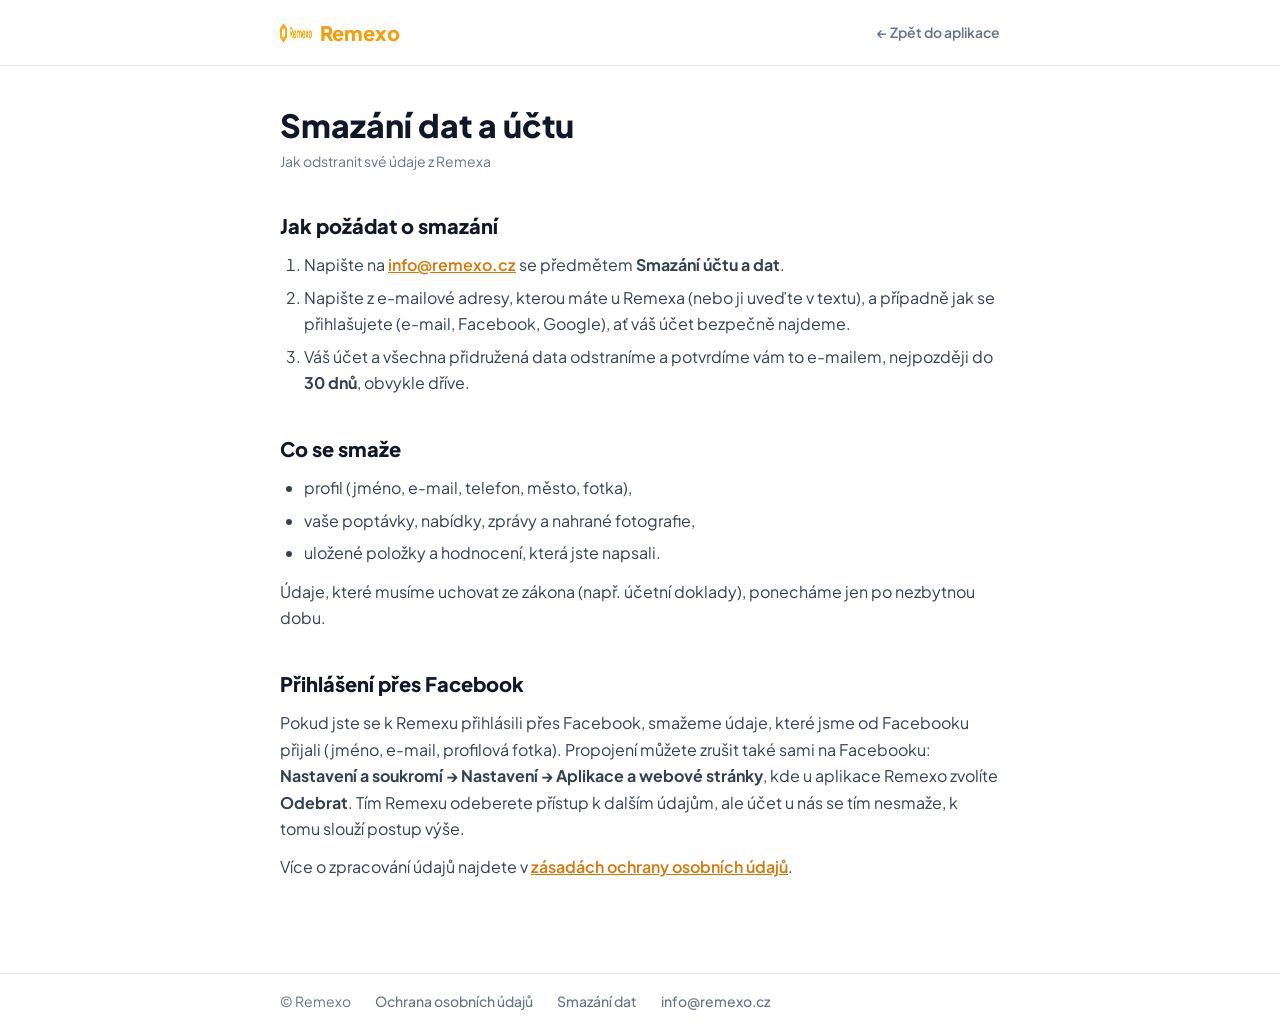
==== smazani-dat.html @ 17342037 "Create smazani-dat.html" ====
<!DOCTYPE html>
<html lang="cs">
<head>
<meta charset="UTF-8">
<meta name="viewport" content="width=device-width, initial-scale=1.0">
<title>Smazání dat | Remexo</title>
<meta name="description" content="Jak požádat o smazání účtu a osobních údajů z platformy Remexo, včetně údajů získaných přes přihlášení Facebookem.">
<meta name="robots" content="index, follow">
<meta name="theme-color" content="#f59e0b">
<link rel="canonical" href="https://app.remexo.cz/smazani-dat.html">
<link rel="icon" type="image/png" href="/logo.png">
<link href="https://fonts.googleapis.com/css2?family=Plus+Jakarta+Sans:wght@400;500;600;700;800&display=swap" rel="stylesheet">
<style>
:root{--bg:#fff;--fg:#334155;--h:#0f172a;--mut:#64748b;--line:#e2e8f0;--acc:#d97706}
@media (prefers-color-scheme:dark){:root{--bg:#0f172a;--fg:#cbd5e1;--h:#fff;--mut:#94a3b8;--line:#1e293b;--acc:#f59e0b}}
*{box-sizing:border-box}
body{margin:0;background:var(--bg);color:var(--fg);font:16px/1.65 'Plus Jakarta Sans',system-ui,-apple-system,sans-serif}
header,footer{border-color:var(--line);border-style:solid;border-width:0}
header{border-bottom-width:1px}footer{border-top-width:1px;margin-top:40px}
.w{max-width:760px;margin:0 auto;padding:16px 20px}
.top{display:flex;justify-content:space-between;align-items:center}
.logo{display:flex;align-items:center;gap:8px;font-weight:800;font-size:20px;color:#f59e0b;text-decoration:none}
.logo img{width:32px;height:32px}
.back{font-size:14px;font-weight:600;color:var(--mut);text-decoration:none}
main{max-width:760px;margin:0 auto;padding:40px 20px}
h1{color:var(--h);font-size:32px;font-weight:800;margin:0 0 6px;line-height:1.2}
h2{color:var(--h);font-size:20px;font-weight:800;margin:36px 0 10px}
.date{font-size:14px;color:var(--mut);margin:0 0 28px}
p{margin:0 0 12px}ul,ol{margin:0 0 12px;padding-left:24px}li{margin-bottom:6px}
a{color:var(--acc);font-weight:600}
footer .w{display:flex;flex-wrap:wrap;gap:8px 24px;font-size:14px;color:var(--mut)}
footer a{color:var(--mut);text-decoration:none;font-weight:500}
</style>
</head>
<body>
<header><div class="w top"><a class="logo" href="/"><img src="/logo.png" alt="">Remexo</a><a class="back" href="/">&larr; Zpět do aplikace</a></div></header>
<main>
<h1>Smazání dat a účtu</h1>
<p class="date">Jak odstranit své údaje z Remexa</p>

<h2>Jak požádat o smazání</h2>
<ol>
<li>Napište na <a href="mailto:info@remexo.cz?subject=Smaz%C3%A1n%C3%AD%20%C3%BA%C4%8Dtu%20a%20dat">info@remexo.cz</a> se předmětem <strong>Smazání účtu a dat</strong>.</li>
<li>Napište z e-mailové adresy, kterou máte u Remexa (nebo ji uveďte v textu), a případně jak se přihlašujete (e-mail, Facebook, Google), ať váš účet bezpečně najdeme.</li>
<li>Váš účet a všechna přidružená data odstraníme a potvrdíme vám to e-mailem, nejpozději do <strong>30 dnů</strong>, obvykle dříve.</li>
</ol>

<h2>Co se smaže</h2>
<ul>
<li>profil (jméno, e-mail, telefon, město, fotka),</li>
<li>vaše poptávky, nabídky, zprávy a nahrané fotografie,</li>
<li>uložené položky a hodnocení, která jste napsali.</li>
</ul>
<p>Údaje, které musíme uchovat ze zákona (např. účetní doklady), ponecháme jen po nezbytnou dobu.</p>

<h2>Přihlášení přes Facebook</h2>
<p>Pokud jste se k Remexu přihlásili přes Facebook, smažeme údaje, které jsme od Facebooku přijali (jméno, e-mail, profilová fotka). Propojení můžete zrušit také sami na Facebooku: <strong>Nastavení a soukromí &rarr; Nastavení &rarr; Aplikace a webové stránky</strong>, kde u aplikace Remexo zvolíte <strong>Odebrat</strong>. Tím Remexu odeberete přístup k dalším údajům, ale účet u nás se tím nesmaže, k tomu slouží postup výše.</p>
<p>Více o zpracování údajů najdete v <a href="/soukromi.html">zásadách ochrany osobních údajů</a>.</p>
</main>
<footer><div class="w"><span>&copy; Remexo</span><a href="/soukromi.html">Ochrana osobních údajů</a><a href="/smazani-dat.html">Smazání dat</a><a href="mailto:info@remexo.cz">info@remexo.cz</a></div></footer>
</body>
</html>
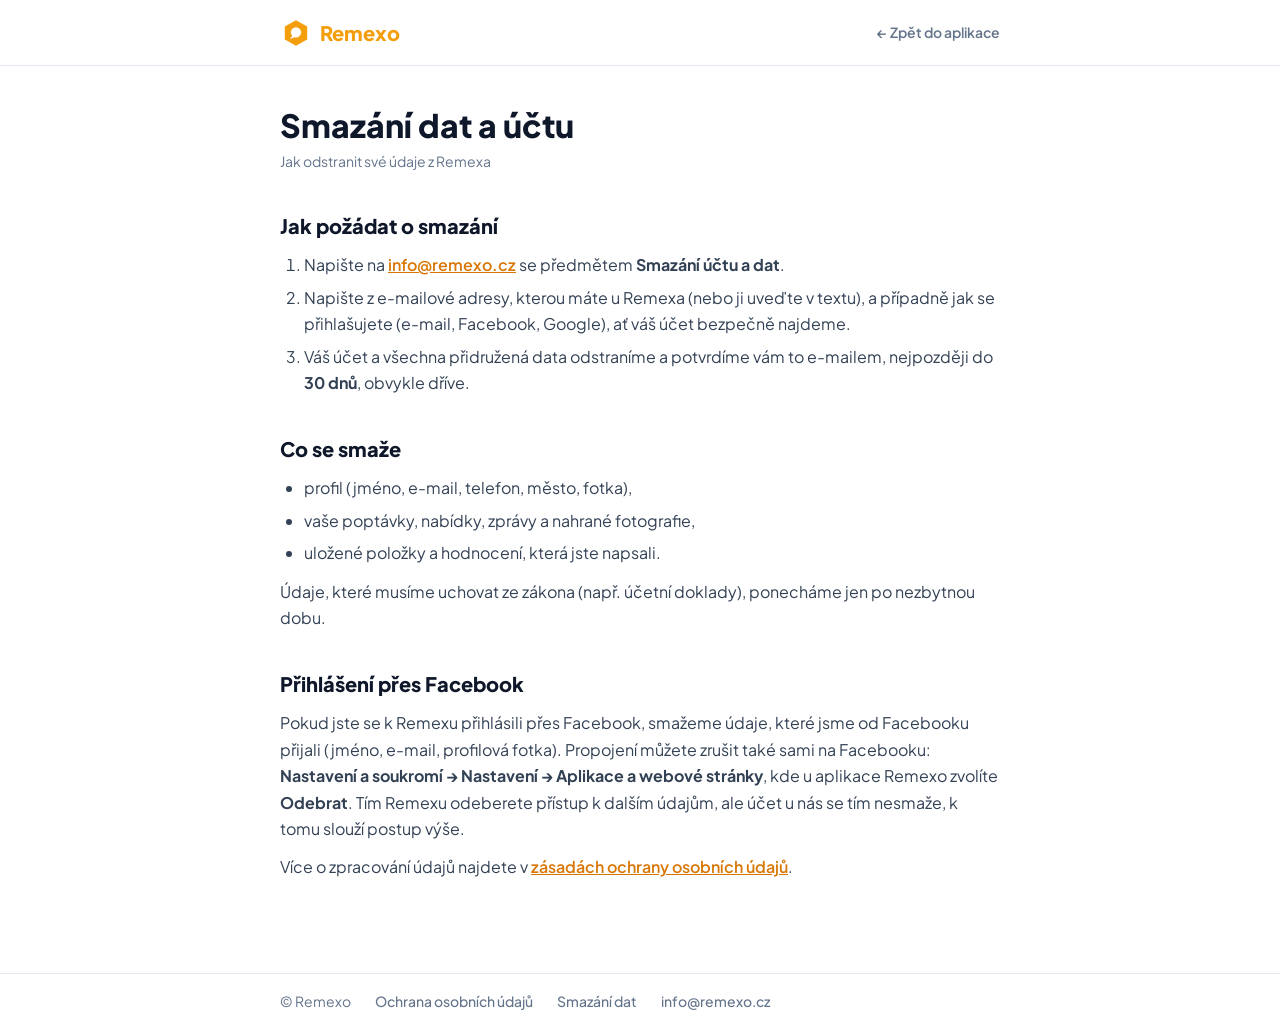
==== commit 6e5ec0bd: "Update smazani-dat.html" ====
--- a/smazani-dat.html
+++ b/smazani-dat.html
@@ -8,7 +8,7 @@
 <meta name="robots" content="index, follow">
 <meta name="theme-color" content="#f59e0b">
 <link rel="canonical" href="https://app.remexo.cz/smazani-dat.html">
-<link rel="icon" type="image/png" href="/logo.png">
+<link rel="icon" type="image/svg+xml" href="data:image/svg+xml,%3Csvg xmlns='http://www.w3.org/2000/svg' viewBox='0 0 100 100'%3E%3Cpath d='M50 10L85 30V70L50 90L15 70V30L50 10Z' fill='%23f59e0b'/%3E%3Ccircle cx='50' cy='48' r='16' fill='white'/%3E%3Cpath d='M40 58 L30 68 L45 64 Z' fill='white'/%3E%3C/svg%3E">
 <link href="https://fonts.googleapis.com/css2?family=Plus+Jakarta+Sans:wght@400;500;600;700;800&display=swap" rel="stylesheet">
 <style>
 :root{--bg:#fff;--fg:#334155;--h:#0f172a;--mut:#64748b;--line:#e2e8f0;--acc:#d97706}
@@ -20,7 +20,7 @@
 .w{max-width:760px;margin:0 auto;padding:16px 20px}
 .top{display:flex;justify-content:space-between;align-items:center}
 .logo{display:flex;align-items:center;gap:8px;font-weight:800;font-size:20px;color:#f59e0b;text-decoration:none}
-.logo img{width:32px;height:32px}
+.logo svg{flex-shrink:0}
 .back{font-size:14px;font-weight:600;color:var(--mut);text-decoration:none}
 main{max-width:760px;margin:0 auto;padding:40px 20px}
 h1{color:var(--h);font-size:32px;font-weight:800;margin:0 0 6px;line-height:1.2}
@@ -33,7 +33,7 @@
 </style>
 </head>
 <body>
-<header><div class="w top"><a class="logo" href="/"><img src="/logo.png" alt="">Remexo</a><a class="back" href="/">&larr; Zpět do aplikace</a></div></header>
+<header><div class="w top"><a class="logo" href="/"><svg width="32" height="32" viewBox="0 0 100 100" aria-hidden="true"><path d="M50 10L85 30V70L50 90L15 70V30L50 10Z" fill="#f59e0b"/><circle cx="50" cy="48" r="16" fill="#fff"/><path d="M40 58L30 68L45 64Z" fill="#fff"/></svg>Remexo</a><a class="back" href="/">&larr; Zpět do aplikace</a></div></header>
 <main>
 <h1>Smazání dat a účtu</h1>
 <p class="date">Jak odstranit své údaje z Remexa</p>
